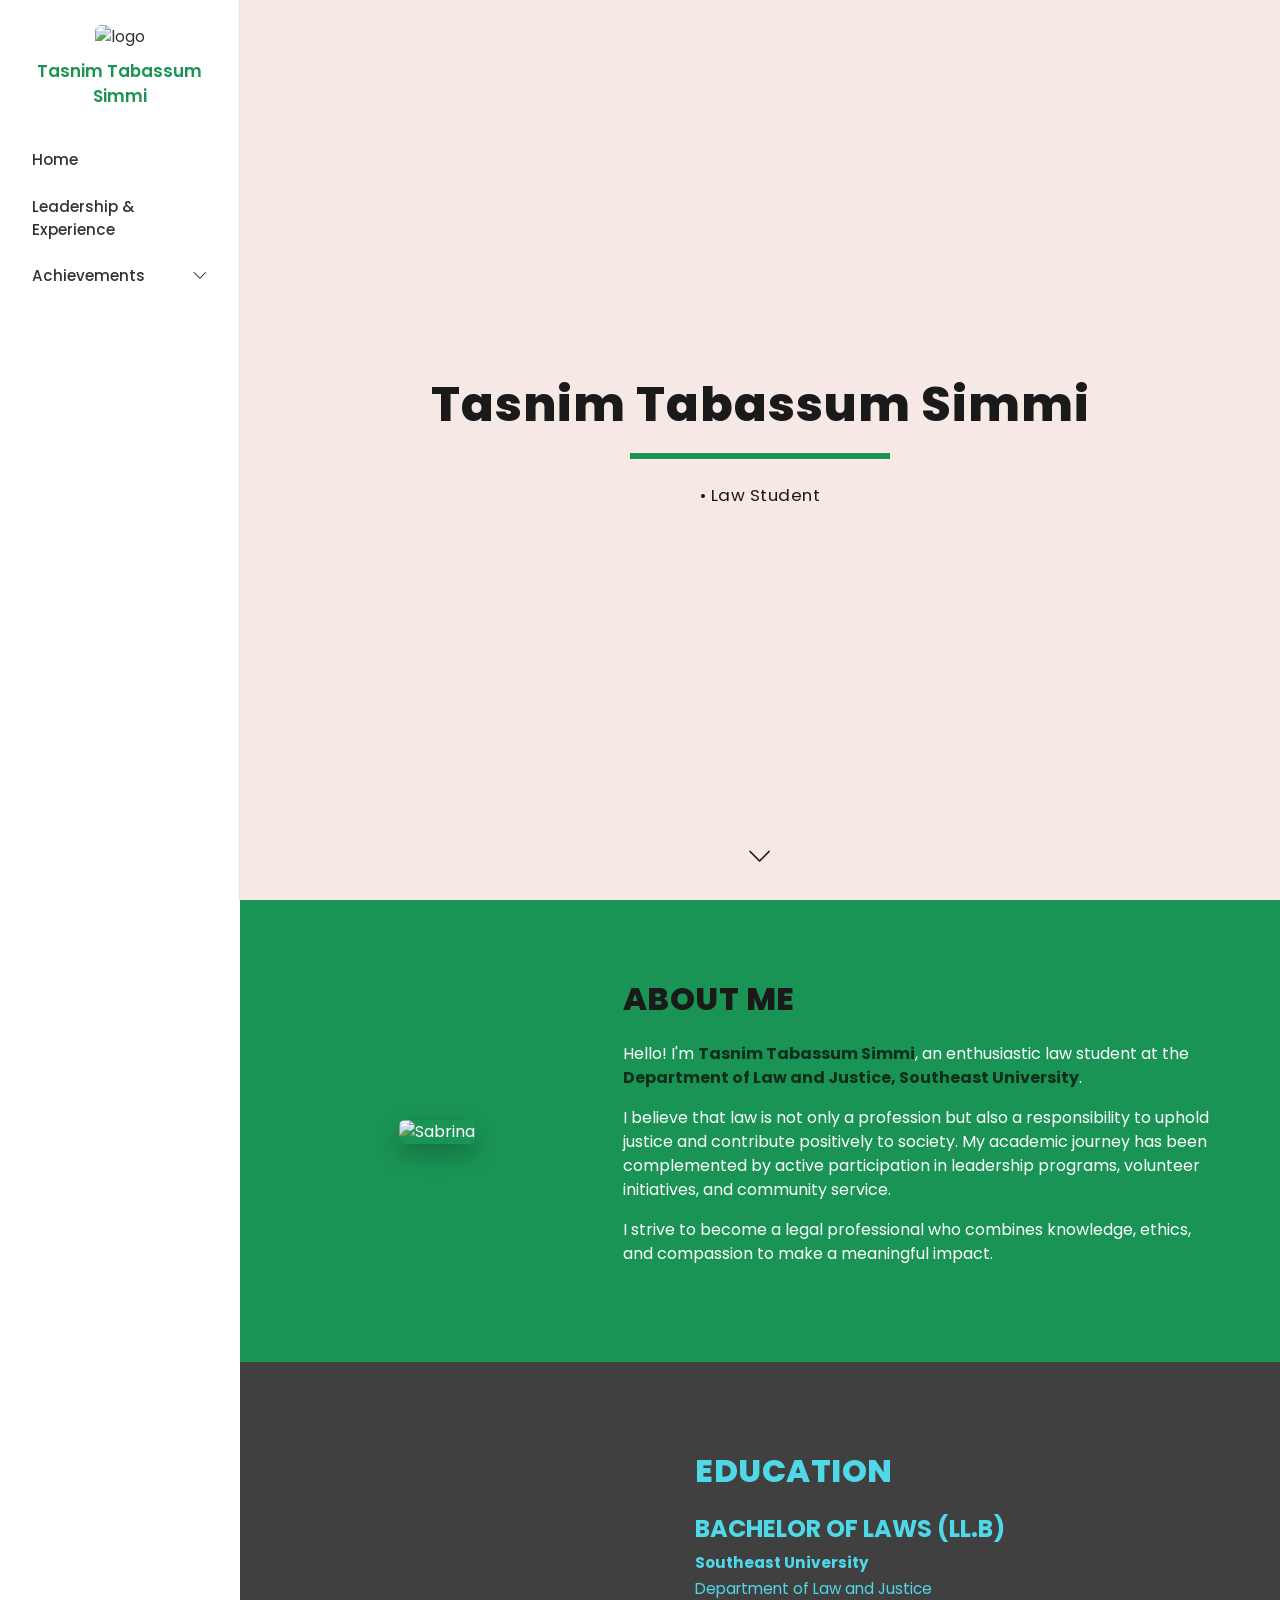
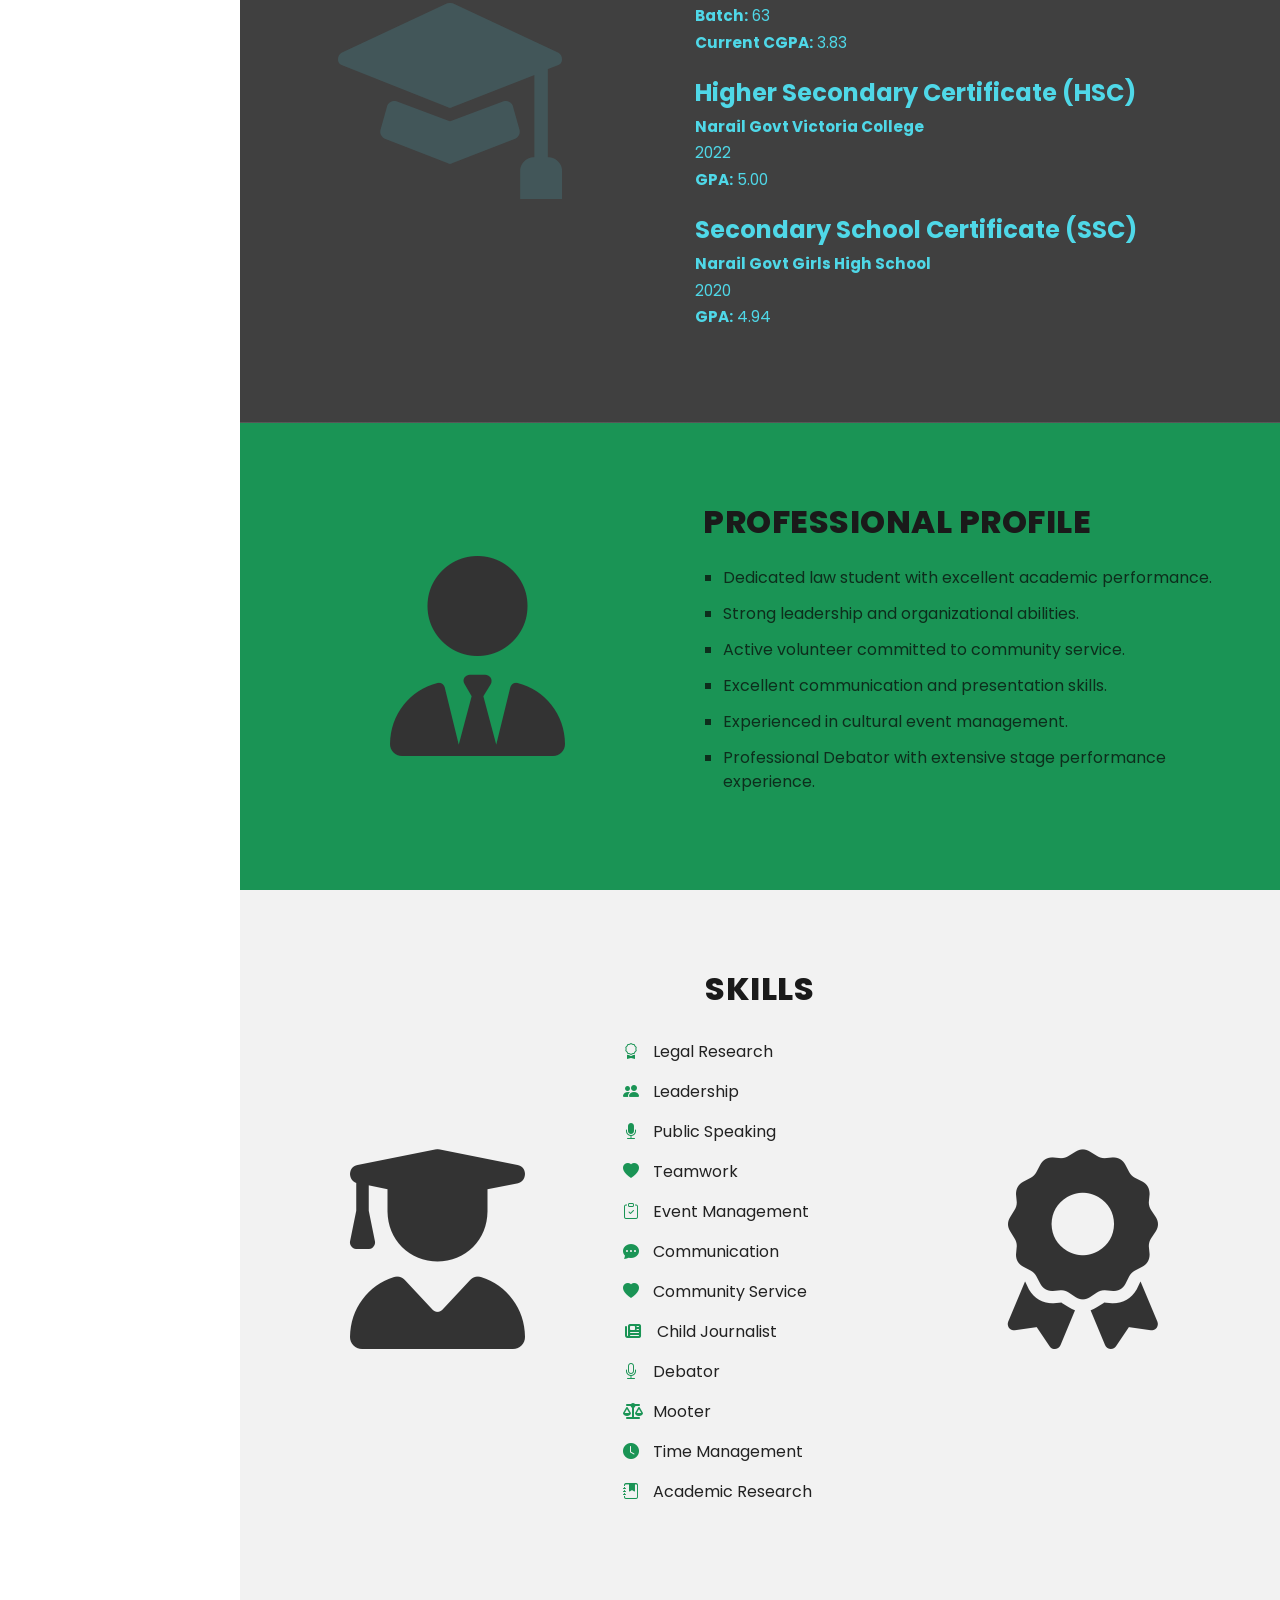
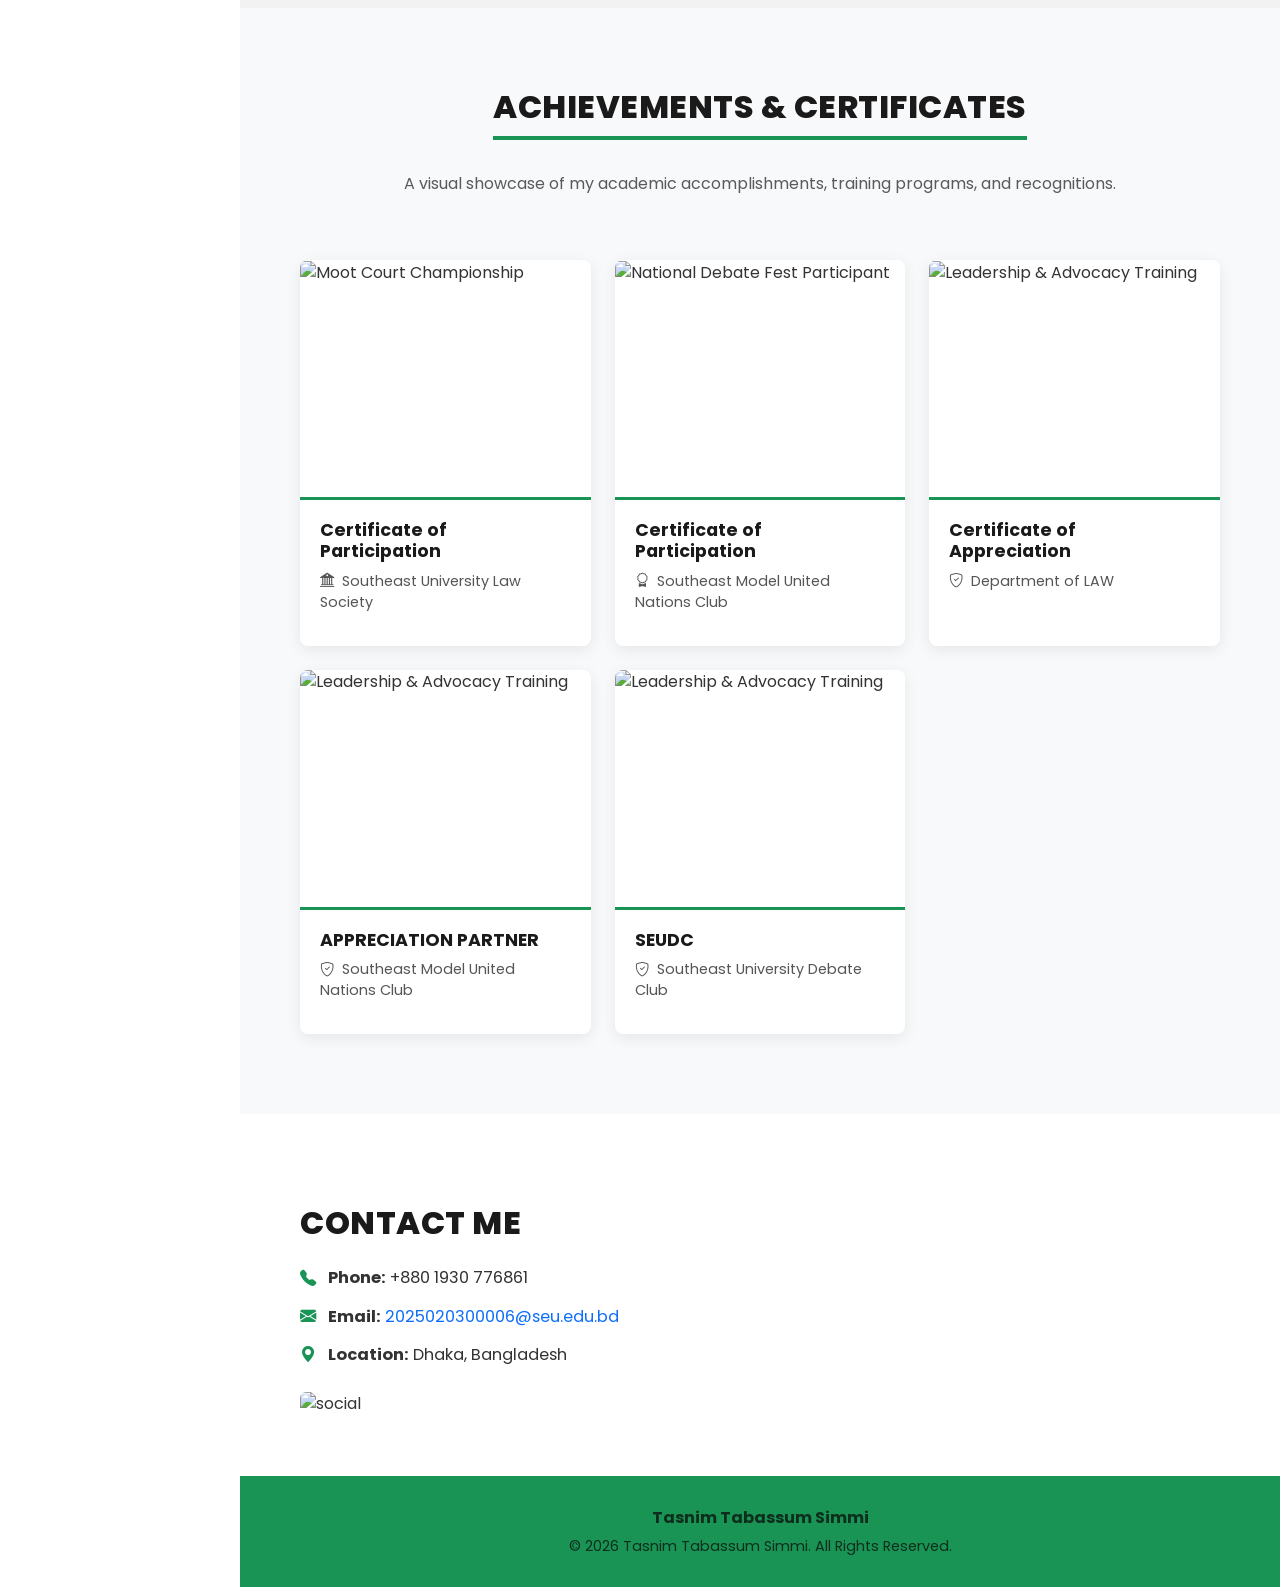
==== index.html @ 53ee78e6 "main Tasnim" ====
<!DOCTYPE html>
<html lang="en">
<head>
<meta charset="UTF-8">
<meta name="viewport" content="width=device-width, initial-scale=1.0">
<title>Tasnim Tabassum Simmi| Portfolio</title>

<!-- Bootstrap CSS -->
<link href="https://cdn.jsdelivr.net/npm/bootstrap@5.3.3/dist/css/bootstrap.min.css" rel="stylesheet">
<!-- Bootstrap Icons -->
<link rel="stylesheet" href="https://cdn.jsdelivr.net/npm/bootstrap-icons@1.11.3/font/bootstrap-icons.css">
<!-- Google Fonts -->
<link href="https://fonts.googleapis.com/css2?family=Poppins:wght@300;400;500;600;700;800&display=swap" rel="stylesheet">
<link rel="stylesheet" href="https://cdnjs.cloudflare.com/ajax/libs/font-awesome/6.7.2/css/all.min.css">
<!-- Custom CSS -->
<link rel="stylesheet" href="style.css">
</head>
<body>

<!-- ===================== SIDEBAR ===================== -->
<aside class="sidebar" id="sidebar">
  <div class="sidebar-logo">
    <img src="img/pic.three.jpeg" alt="logo" class="logo-img">
    <p class="logo-text">Tasnim Tabassum Simmi</p>
  </div>

  <nav class="sidebar-nav">
    <a href="../index.html" class="nav-item active">Home</a>
    <a href="./Leadership-Experience/L&E.html" class="nav-item">Leadership &amp; Experience</a>

   <div class="nav-dropdown">
  <!-- বাটনটিকে লিংক বানানো হলো এবং অ্যারো আইকনটিকে আলাদা ক্লিক করার সুবিধা দেওয়া হলো -->
  <div class="nav-item dropdown-toggle-btn d-flex justify-content-between align-items-center">
    <a href="./Achievements/achievements.html" style="color: inherit; flex-grow: 1;">Achievements</a>
    <i class="bi bi-chevron-down" id="achievementsToggle" style="cursor: pointer; padding-left: 10px;"></i>
  </div>
  <div class="nav-dropdown-menu" id="achievementsMenu">

    <!-- language এর জায়গায় সঠিক বানান languages.html করা হলো -->
    <a href="./Achievements/language.html" class="nav-subitem">Languages</a>
  </div>
</div>
  </nav>
</aside>

<!-- mobile toggler -->
<button class="sidebar-mobile-btn" id="sidebarMobileBtn"><i class="bi bi-list"></i></button>

<!-- ===================== MAIN CONTENT ===================== -->
<main class="main-content">

  <!-- ---------- HERO ---------- -->
  <section id="home" class="hero-section">
    <div class="hero-overlay">
      <div class="hero-text-wrap">
        <h1 class="hero-title">Tasnim Tabassum Simmi</h1>
        <div class="hero-underline"></div>
        <p class="hero-subtitle">&bull; Law Student</p>
      </div>
    </div>
    <a href="#about" class="hero-scroll"><i class="bi bi-chevron-down"></i></a>
  </section>

  <!-- ---------- ABOUT ME ---------- -->
  <section id="about" class="px-5 about-section">
    <div class="container">
      <div class="row align-items-center g-5">
        <div class="col-lg-4 text-center">
          <img src="img/pic-two.jpeg" alt="Sabrina" class="about-img">
        </div>
        <div class="col-lg-8">
          <h2 class="section-heading dark-heading">ABOUT ME</h2>
          <p>Hello! I'm <strong>Tasnim Tabassum Simmi</strong>, an enthusiastic law student at the <strong>Department of Law and Justice, Southeast University</strong>.</p>
          <p>I believe that law is not only a profession but also a responsibility to uphold justice and contribute positively to society. My academic journey has been complemented by active participation in leadership programs, volunteer initiatives, and community service.</p>
          <p>I strive to become a legal professional who combines knowledge, ethics, and compassion to make a meaningful impact.</p>
        </div>
      </div>
    </div>
  </section>

  <!-- ---------- EDUCATION ---------- -->
  <section id="education" class="education-section">
    <div class="container">
      <div class="row align-items-center g-5">
        <div class="col-lg-5 d-none d-lg-flex justify-content-center">
          <i class="bi bi-mortarboard-fill education-icon"></i>
        </div>
        <div class="col-lg-7">
          <h2 class="section-heading cyan-heading">EDUCATION</h2>

          <h4 class="edu-title">BACHELOR OF LAWS (LL.B)</h4>
          <p class="edu-line"><strong>Southeast University</strong></p>
          <p class="edu-line">Department of Law and Justice</p>
          <p class="edu-line"><strong>Batch:</strong> 63</p>
          <p class="edu-line mb-4"><strong>Current CGPA:</strong> 3.83</p>

          <h4 class="edu-title">Higher Secondary Certificate (HSC)</h4>
          <p class="edu-line"><strong>Narail Govt Victoria College </strong></p>
          <p class="edu-line">2022</p>
          <p class="edu-line mb-4"><strong>GPA:</strong> 5.00</p>

          <h4 class="edu-title">Secondary School Certificate (SSC)</h4>
          <p class="edu-line"><strong>Narail Govt Girls High School </strong></p>
          <p class="edu-line">2020</p>
          <p class="edu-line"><strong>GPA:</strong> 4.94</p>
        </div>
      </div>
    </div>
  </section>

  <!-- ---------- PROFESSIONAL PROFILE ---------- -->
  <section id="leadership" class="px-5 profile-section">
    <div class="container">
      <div class="row align-items-center g-5">
        <div class="col-lg-5 text-center">
         <i class="fa-solid fa-user-tie" style="font-size: 200px;"></i>
        </div>
        <div class="col-lg-7">
          <h2 class="section-heading dark-heading">PROFESSIONAL PROFILE</h2>
          <ul class="profile-list">
            <li>Dedicated law student with excellent academic performance.</li>
            <li>Strong leadership and organizational abilities.</li>
            <li>Active volunteer committed to community service.</li>
            <li>Excellent communication and presentation skills.</li>
            <li>Experienced in cultural event management.</li>
            <li>Professional Debator with extensive stage performance experience.</li>
          </ul>
        </div>
      </div>
    </div>
  </section>

  <!-- ---------- SKILLS ---------- -->
  <section id="skills" class="px-5 skills-section">
    <div class="container">
      <div class="row align-items-center g-5">
        <div class="col-lg-4 text-center">
          <i class="fa-solid fa-user-graduate" style="font-size: 200px;"></i>
        </div>
        <div class="col-lg-4">
          <h2 class="section-heading dark-heading text-center">SKILLS</h2>
          <ul class="skills-list">
            <li><i class="bi bi-award"></i> Legal Research</li>
            <li><i class="bi bi-people-fill"></i> Leadership</li>
            <li><i class="bi bi-mic-fill"></i> Public Speaking</li>
            <li><i class="bi bi-heart-fill"></i> Teamwork</li>
            <li><i class="bi bi-clipboard-check"></i> Event Management</li>
            <li><i class="bi bi-chat-dots-fill"></i> Communication</li>
            <li><i class="bi bi-heart-fill"></i> Community Service</li>
            <li><i class="fa-solid fa-newspaper"></i> Child Journalist</li>
            <li><i class="bi bi-mic"></i> Debator</li>
            <li><i class="fa-solid fa-scale-balanced"></i>Mooter</li>
            <li><i class="bi bi-clock-fill"></i> Time Management</li>
            <li><i class="bi bi-journal-bookmark-fill"></i> Academic Research</li>
          </ul>
        </div>
        <div class="col-lg-4 text-center">
          <i class="fa-solid fa-award" style="font-size: 200px;"></i>
        </div>
      </div>
    </div>
  </section>


<!-- ---------- ACHIEVEMENTS & CERTIFICATES ---------- -->
  <section id="achievements" class="px-5 achievements-section" style="background-color: #f8f9fa; padding: 80px 0;">
    <div class="container">
      <div class="row">
        <div class="col-12 text-center mb-5">
          <h2 class="section-heading dark-heading text-uppercase" style="display:inline-block; border-bottom: 4px solid var(--green); padding-bottom: 10px;">Achievements &amp; Certificates</h2>
          <p class="text-muted mt-2">A visual showcase of my academic accomplishments, training programs, and recognitions.</p>
        </div>
      </div>

      <!-- Achievements Grid -->
      <div class="row g-4">
        
        <!-- Certificate 1 -->
        <div class="col-md-6 col-lg-4">
          <div class="certificate-card">
            <div class="certificate-img-wrapper">
              <img src="img/T C1.jpg" alt="Moot Court Championship" class="certificate-img">
            </div>
            <div class="certificate-body">
              <div>
                <h4 class="certificate-title">Certificate of Participation</h4>
                <p class="certificate-issuer"><i class="bi bi-bank2 me-1"></i> Southeast University Law Society</p>
              </div>
          
            </div>
          </div>
        </div>

        <!-- Certificate 2 -->
        <div class="col-md-6 col-lg-4">
          <div class="certificate-card">
            <div class="certificate-img-wrapper">
              <img src="img/T C2.jpg" alt="National Debate Fest Participant" class="certificate-img">
            </div>
            <div class="certificate-body">
              <div>
                <h4 class="certificate-title">Certificate of Participation</h4>
                <p class="certificate-issuer"><i class="bi bi-award me-1"></i> Southeast Model United Nations Club</p>
              </div>
        
            </div>
          </div>
        </div>

        <!-- Certificate 3 -->
        <div class="col-md-6 col-lg-4">
          <div class="certificate-card">
            <div class="certificate-img-wrapper">
              <img src="img/T C3.png" alt="Leadership & Advocacy Training" class="certificate-img">
            </div>
            <div class="certificate-body">
              <div>
                <h4 class="certificate-title">Certificate of Appreciation</h4>
                <p class="certificate-issuer"><i class="bi bi-shield-check me-1"></i> Department of LAW</p>
              </div>
            
            </div>
          </div>
        </div>

        
        <!-- Certificate 4 -->
        <div class="col-md-6 col-lg-4">
          <div class="certificate-card">
            <div class="certificate-img-wrapper">
              <img src="img/PUNAB.jpg" alt="Leadership & Advocacy Training" class="certificate-img">
            </div>
            <div class="certificate-body">
              <div>
                <h4 class="certificate-title">APPRECIATION PARTNER</h4>
                <p class="certificate-issuer"><i class="bi bi-shield-check me-1"></i> Southeast Model United Nations Club</p>
              </div>
             
            </div>
          </div>
        </div>

        
        <!-- Certificate 5 -->
        <div class="col-md-6 col-lg-4">
          <div class="certificate-card">
            <div class="certificate-img-wrapper">
              <img src="img/SEUDC.jpeg" alt="Leadership & Advocacy Training" class="certificate-img">
            </div>
            <div class="certificate-body">
              <div>
                <h4 class="certificate-title">SEUDC</h4>
                <p class="certificate-issuer"><i class="bi bi-shield-check me-1"></i> Southeast University Debate Club</p>
              </div>
            </div>
          </div>
        </div>

      </div>
    </div>
  </section>
  

  <!-- ---------- CONTACT ---------- -->
  <section id="contact" class="px-5 contact-section">
    <div class="container">
      <h2 class="section-heading dark-heading">CONTACT ME</h2>
      <p><i class="bi bi-telephone-fill"></i> <strong>Phone:</strong> +880 1930 776861</p>
      <p><i class="bi bi-envelope-fill"></i> <strong>Email:</strong> 
        <a href="mailto:2025020300006@seu.edu.bd">2025020300006@seu.edu.bd</a></p>
      <p><i class="bi bi-geo-alt-fill"></i> <strong>Location:</strong> Dhaka, Bangladesh</p>

      <div class="contact-social">
        <img src="img/pic.three.jpeg" alt="social" class="social-img">
      </div>
    </div>
  </section>

  <!-- ---------- FOOTER ---------- -->
  <footer class="site-footer">
    <div class="container text-center">
      <p class="footer-name">Tasnim Tabassum Simmi</p>
      <p class="footer-copy">&copy; 2026 Tasnim Tabassum Simmi. All Rights Reserved.</p>
    </div>
  </footer>

</main>

<!-- Bootstrap JS Bundle -->
<script src="https://cdn.jsdelivr.net/npm/bootstrap@5.3.3/dist/js/bootstrap.bundle.min.js"></script>
<!-- Custom JS -->
<script src="script.js"></script>
</body>
</html>
---- style.css ----
/* ===================== ROOT / GLOBAL ===================== */
:root{
  --green: #1a9455;
  --green-dark: #157a45;
  --teal-dark: #1f4a48;
  --cyan: #4fd8e8;
  --sidebar-width: 240px;
}

*{
  box-sizing: border-box;
}

body{
  font-family: 'Poppins', sans-serif;
  color: #333;
  margin: 0;
  padding: 0;
   overflow-x: hidden; /* ডানে-বামে স্ক্রল বন্ধ করবে */
    width: 100%;
}



a{
  text-decoration: none;
}

/* ===================== SIDEBAR ===================== */
.sidebar{
  position: fixed;
  top: 0;
  left: 0;
  width: var(--sidebar-width);
  height: 100vh;
  background: #fff;
  border-right: 1px solid #e5e5e5;
  padding: 24px 20px;
  overflow-y: auto;
  z-index: 1000;
  transition: transform 0.3s ease;
}

.sidebar-logo{
  text-align: center;
  margin-bottom: 30px;
}

.logo-img{
  width: 55px;
  height: 55px;
  border-radius: 6px;
  object-fit: cover;
}

.logo-text{
  color: var(--green);
  font-weight: 600;
  font-size: 1.05rem;
  margin-top: 10px;
  margin-bottom: 0;
}

.sidebar-nav{
  display: flex;
  flex-direction: column;
  gap: 4px;
}

.nav-item{
  display: block;
  padding: 10px 12px;
  color: #333;
  font-size: 0.95rem;
  font-weight: 500;
  border-radius: 4px;
  text-align: left;
  width: 100%;
  background: none;
  border: none;
  cursor: pointer;
}

.nav-item.active{
  background: #1a1a1a;
  color: #fff;
}

.nav-item:hover{
  background: #f0f0f0;
  color: #111;
}

.nav-item.active:hover{
  background: #1a1a1a;
  color: #fff;
}

.dropdown-toggle-btn{
  display: flex;
  justify-content: space-between;
  align-items: center;
}

.nav-dropdown-menu{
  display: none;
  flex-direction: column;
  padding-left: 14px;
}

.nav-dropdown-menu.show{
  display: flex;
}

.nav-subitem{
  padding: 8px 10px;
  color: #555;
  font-size: 0.88rem;
}

.nav-subitem:hover{
  color: var(--green);
}

.sidebar-mobile-btn{
  display: none;
  position: fixed;
  top: 14px;
  left: 14px;
  z-index: 1100;
  background: #1a1a1a;
  color: #fff;
  border: none;
  border-radius: 6px;
  width: 42px;
  height: 42px;
  font-size: 1.2rem;
}

/* ===================== MAIN CONTENT ===================== */
.main-content{
  margin-left: var(--sidebar-width);
}

.section-heading{
  font-weight: 800;
  letter-spacing: 0.5px;
  margin-bottom: 24px;
}

.dark-heading{
  color: #1a1a1a;
}

.cyan-heading{
  color: var(--cyan);
}

/* ===================== HERO ===================== */


.hero-section {
    /* 1. Background image short-hand tike aro safe kora holo (center/cover shortcut soriye alada dewa holo) */
    background-image: linear-gradient(180deg, rgba(230,190,180,0.35), rgba(230,190,180,0.35)), 
    url('img/pic.three.jpeg');
    
    /* 2. Shob browser e jate fixed scroll perfect kaj kore tar jonne scroll behavior rules */
    background-size: cover;
    background-position: center 65%;
    background-repeat: no-repeat;
    background-attachment: fixed; 
    
    /* 3. Layout and alignment */
    min-height: 100vh; 
    position: relative;
    display: flex;
    align-items: center;
    justify-content: center;
}

.hero-search-btn{
  position: absolute;
  top: 24px;
  right: 30px;
  background: none;
  border: none;
  color: #1a1a1a;
  font-size: 1.2rem;
}

.hero-text-wrap{
  text-align: center;
  padding: 0 20px;
}

.hero-title{
  font-weight: 800;
  font-size: 3rem;
  color: #1a1a1a;
  letter-spacing: 1px;
  margin-bottom: 20px;
}

.hero-underline{
  width: 260px;
  height: 6px;
  background: var(--green);
  margin: 0 auto 24px;
}

.hero-subtitle{
  font-size: 1.05rem;
  color: #1a1a1a;
  letter-spacing: 0.5px;
}

.hero-scroll{
  position: absolute;
  bottom: 24px;
  left: 50%;
  transform: translateX(-50%);
  color: #1a1a1a;
  font-size: 1.6rem;
  animation: bounce 2s infinite;
}

@keyframes bounce{
  0%, 100%{ transform: translate(-50%, 0); }
  50%{ transform: translate(-50%, 8px); }
}

/* ===================== ABOUT ===================== */
.about-section{
  background: var(--green);
  color: #fff;
  padding: 80px 0;
}

.about-section .section-heading{
  color: #1a1a1a;
}

.about-section p strong{
  color: #0d2e1c;
}

.about-img{
  width: 100%;
  max-width: 380px;
  border-radius: 6px;
  box-shadow: 0 10px 25px rgba(0,0,0,0.25);
}
/* ===================== EDUCATION ===================== */
.education-section {
    /* Path thik korar jonne '../' add kora hoyeche, css folder theke ber hoye img folder-e jabe */
    background-image: linear-gradient(rgba(0, 0, 0, 0.75), rgba(0, 0, 0, 0.75)), url('img/Education.png');
    background-size: cover;
    background-position: center;
    background-repeat: no-repeat;
    padding: 90px 0; /* padding 90px rakha holo */
    color: var(--cyan); /* Text er default color */
}

/* Duibar thaka class-ti ekhane merge kore dewa hoyeche, ja background image k muche phelbe na */
.education-icon {
    font-size: 14rem;
    color: rgba(79, 216, 232, 0.15);
}

.edu-title {
    color: var(--cyan);
    font-weight: 700;
    margin-bottom: 8px;
}

.edu-line {
    color: var(--cyan);
    margin-bottom: 4px;
    font-size: 0.95rem;
}

/* ===================== PROFESSIONAL PROFILE ===================== */
.profile-section{
  background: var(--green);
  padding: 80px 0;
}

.profile-section .section-heading{
  color: #1a1a1a;
}

.profile-img{
  width: 100%;
  max-width: 460px;
  border-radius: 6px;
  box-shadow: 0 10px 25px rgba(0,0,0,0.25);
}

.profile-list{
  list-style: square;
  padding-left: 20px;
  color: #0d2e1c;
}

.profile-list li{
  margin-bottom: 12px;
  font-size: 1rem;
}

/* ===================== SKILLS ===================== */
.skills-section{
  background: #f2f2f2;
  padding: 80px 0;
}

.skills-img{
  width: 100%;
  max-width: 380px;
  border-radius: 6px;
  box-shadow: 0 8px 20px rgba(0,0,0,0.15);
}

.skills-list{
  list-style: none;
  padding: 0;
}

.skills-list li{
  padding: 8px 0;
  font-size: 1rem;
  color: #222;
}

.skills-list li i{
  color: var(--green);
  margin-right: 10px;
  width: 20px;
  text-align: center;
}


/* ===================== ACHIEVEMENTS SECTION ===================== */
.certificate-card {
  background: #fff;
  border: none;
  border-radius: 8px;
  box-shadow: 0 4px 15px rgba(0,0,0,0.08);
  transition: transform 0.3s ease, box-shadow 0.3s ease;
  overflow: hidden;
  height: 100%;
  display: flex;
  flex-direction: column;
}

.certificate-card:hover {
  transform: translateY(-5px);
  box-shadow: 0 8px 25px rgba(0,0,0,0.15);
}

.certificate-img-wrapper {
  position: relative;
  width: 100%;
  height: 240px; /* সার্টিফিকেটের জন্য নির্দিষ্ট উচ্চতা */
  overflow: hidden;
  border-bottom: 3px solid var(--green);
}

.certificate-img {
  width: 100%;
  height: 100%;
  object-fit: cover; /* ইমেজ দিয়ে পুরো বক্স ফিলাপ হবে */
  transition: transform 0.5s ease;
}

.certificate-card:hover .certificate-img {
  transform: scale(1.05);
}

.certificate-body {
  padding: 20px;
  flex-grow: 1;
  display: flex;
  flex-direction: column;
  justify-content: space-between;
}

.certificate-title {
  font-size: 1.1rem;
  font-weight: 700;
  color: #1a1a1a;
  margin-bottom: 8px;
}

.certificate-issuer {
  font-size: 0.9rem;
  color: #555;
  margin-bottom: 12px;
}

.certificate-date {
  font-size: 0.82rem;
  color: #888;
}

/* ===================== CONTACT ===================== */
.contact-section{
  background: #fff;
  padding: 90px 0 60px;
}

.contact-section p{
  font-size: 1.02rem;
  margin-bottom: 14px;
}

.contact-section i{
  color: var(--green);
  margin-right: 8px;
}

.social-img{
  border-radius: 6px;
  margin-top: 10px;
}

.contact-social img{
  width: 55px;
  height: 55px;
  border-radius: 6px;
  object-fit: cover;
}
/* ===================== FOOTER ===================== */
.site-footer{
  background: var(--green);
  padding: 30px 0;
  color: #0d2e1c;
}

.footer-name{
  font-weight: 700;
  margin-bottom: 6px;
}

.footer-copy{
  font-size: 0.9rem;
  margin-bottom: 0;
}

/* ===================== RESPONSIVE ===================== */
@media (max-width: 991px){
  .sidebar{
    transform: translateX(-100%);
  }
  .sidebar.show{
    transform: translateX(0);
  }
  .main-content{
    margin-left: 0;
  }
  .sidebar-mobile-btn{
    display: flex;
    align-items: center;
    justify-content: center;
  }
  .hero-title{
    font-size: 2rem;
  }
  .hero-underline{
    width: 180px;
  }
}
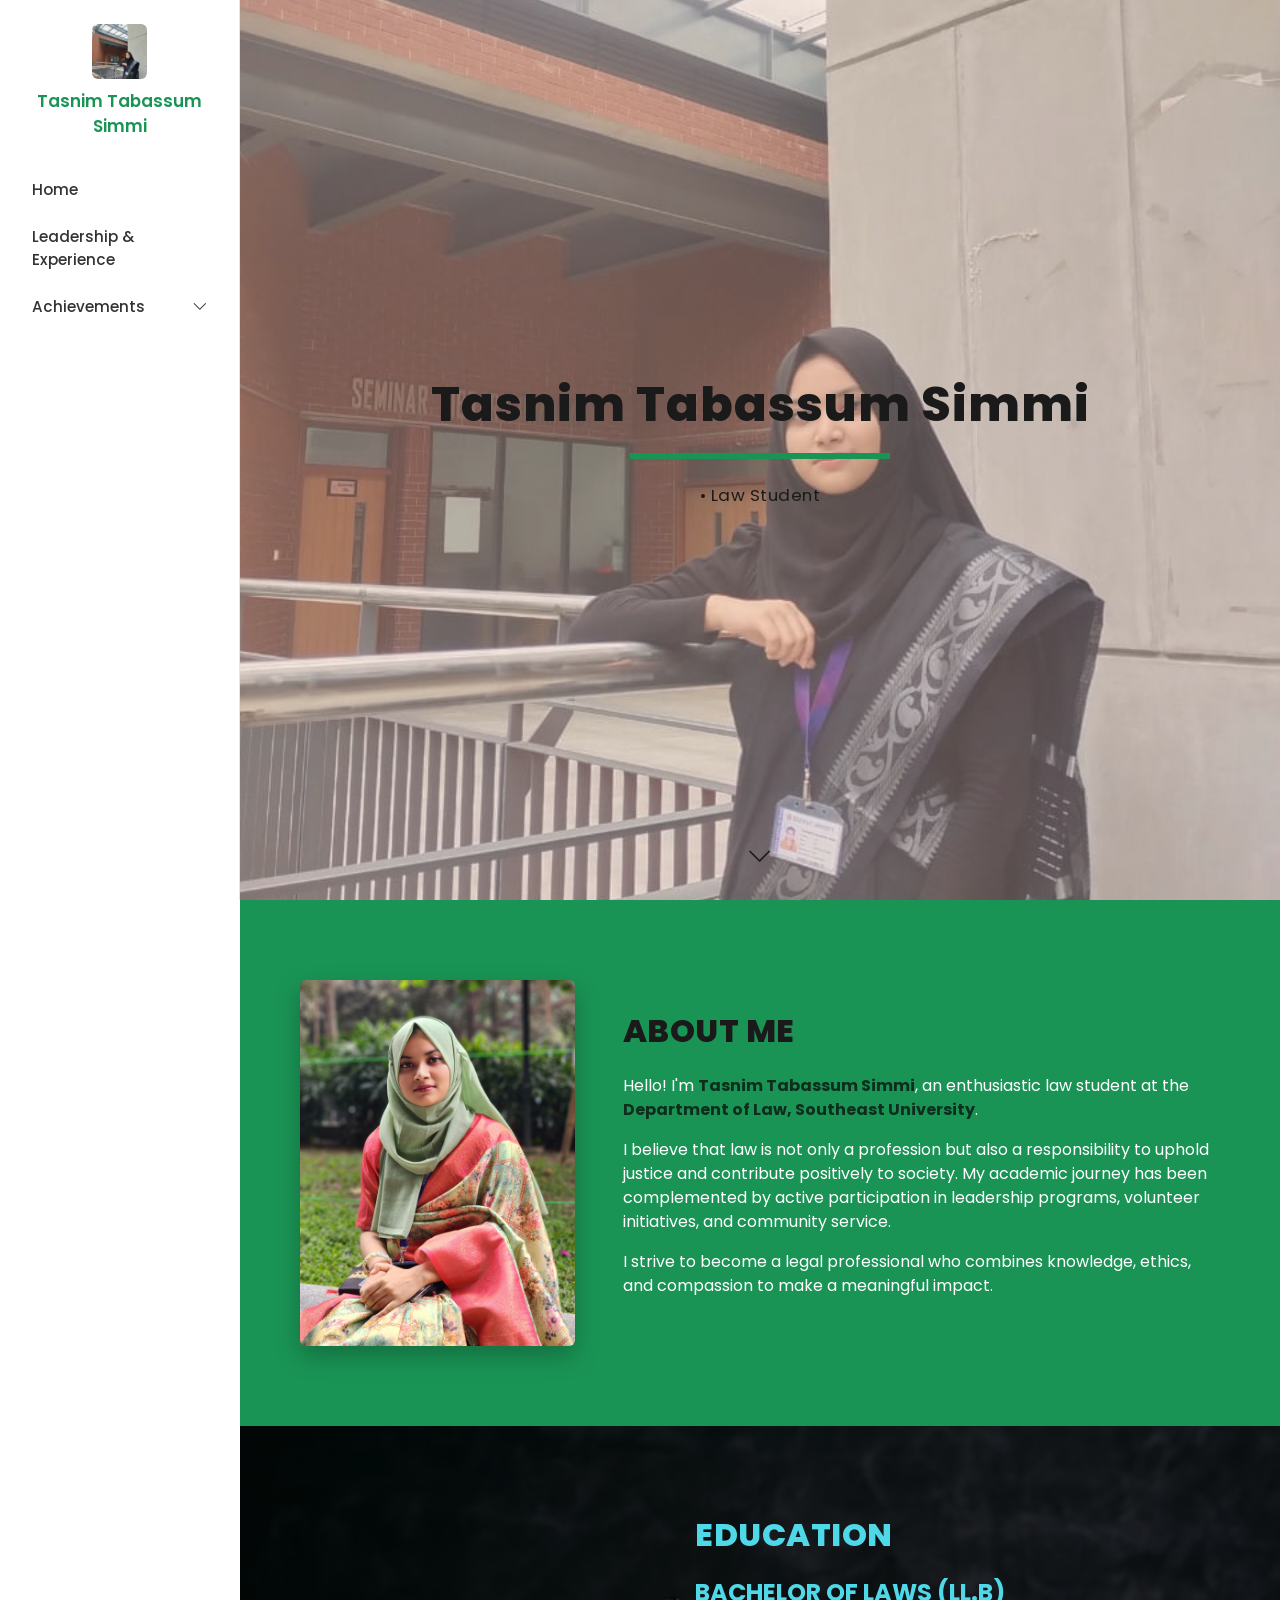
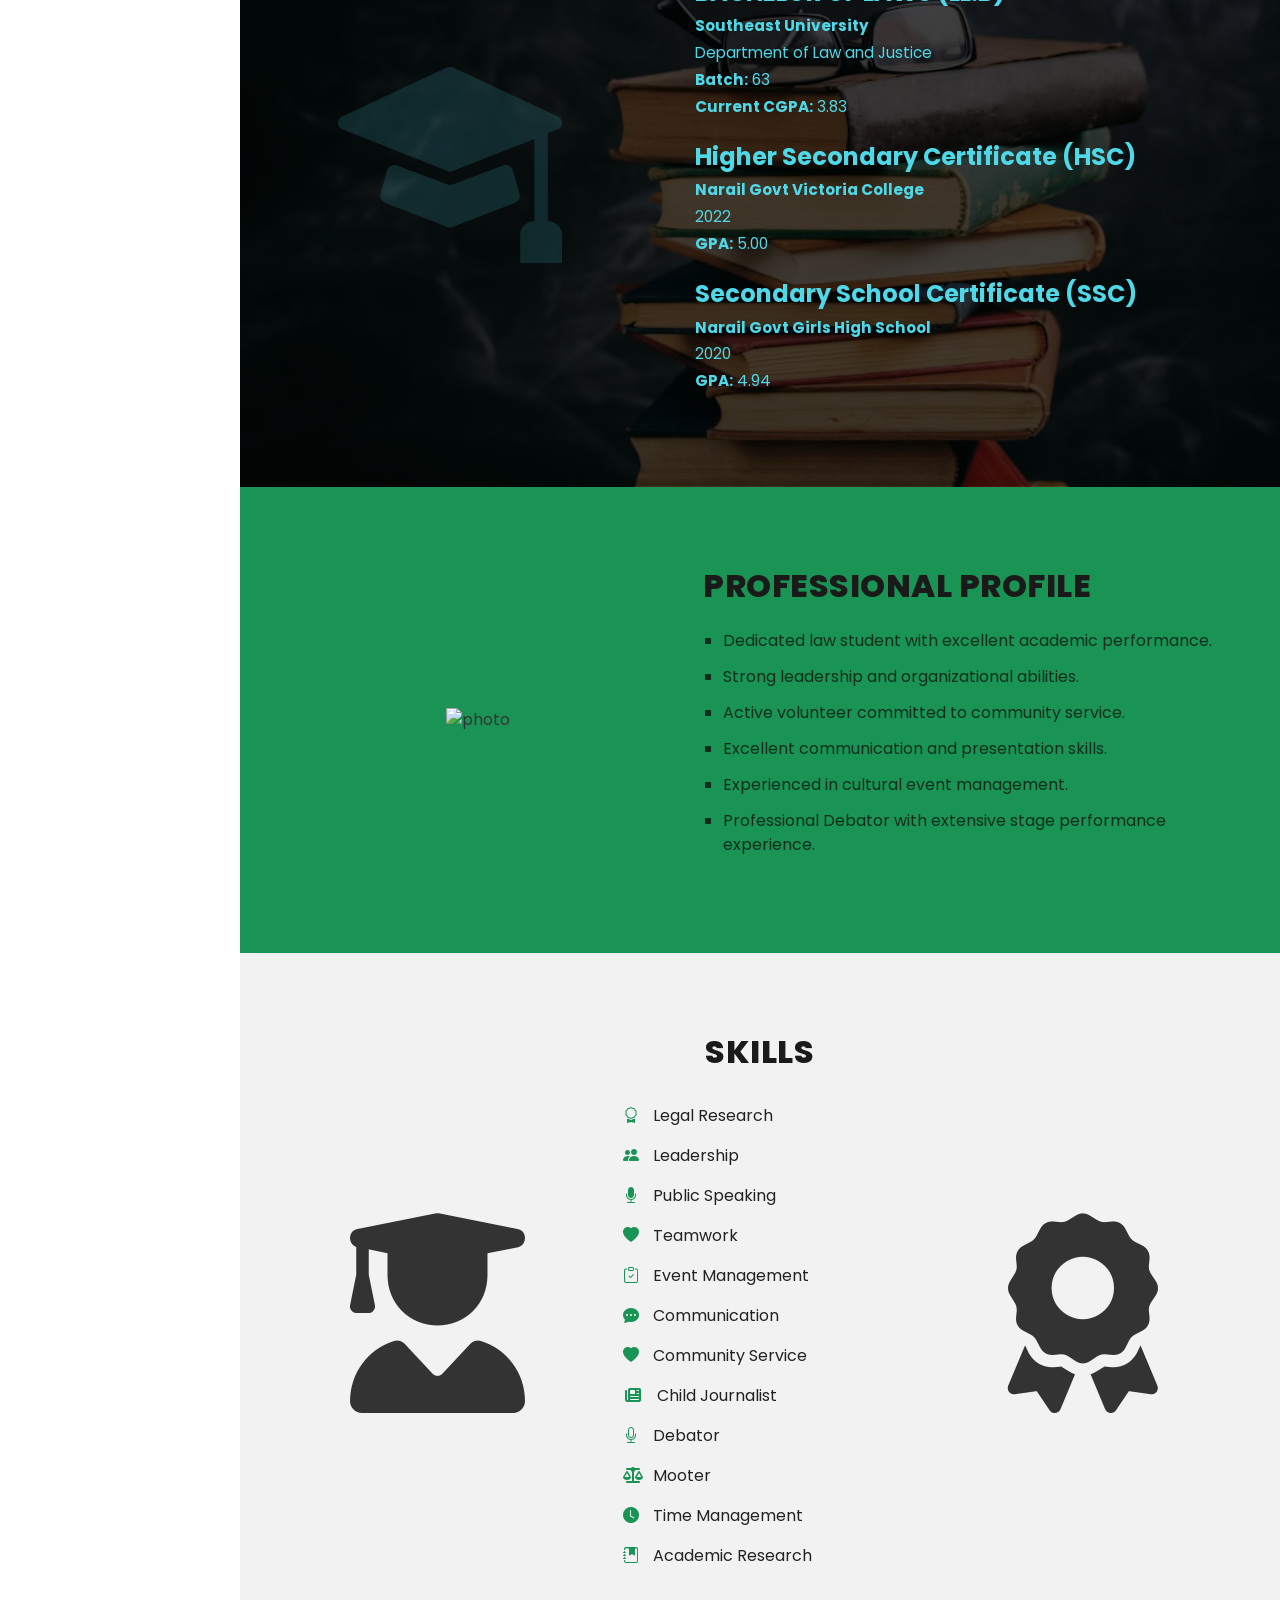
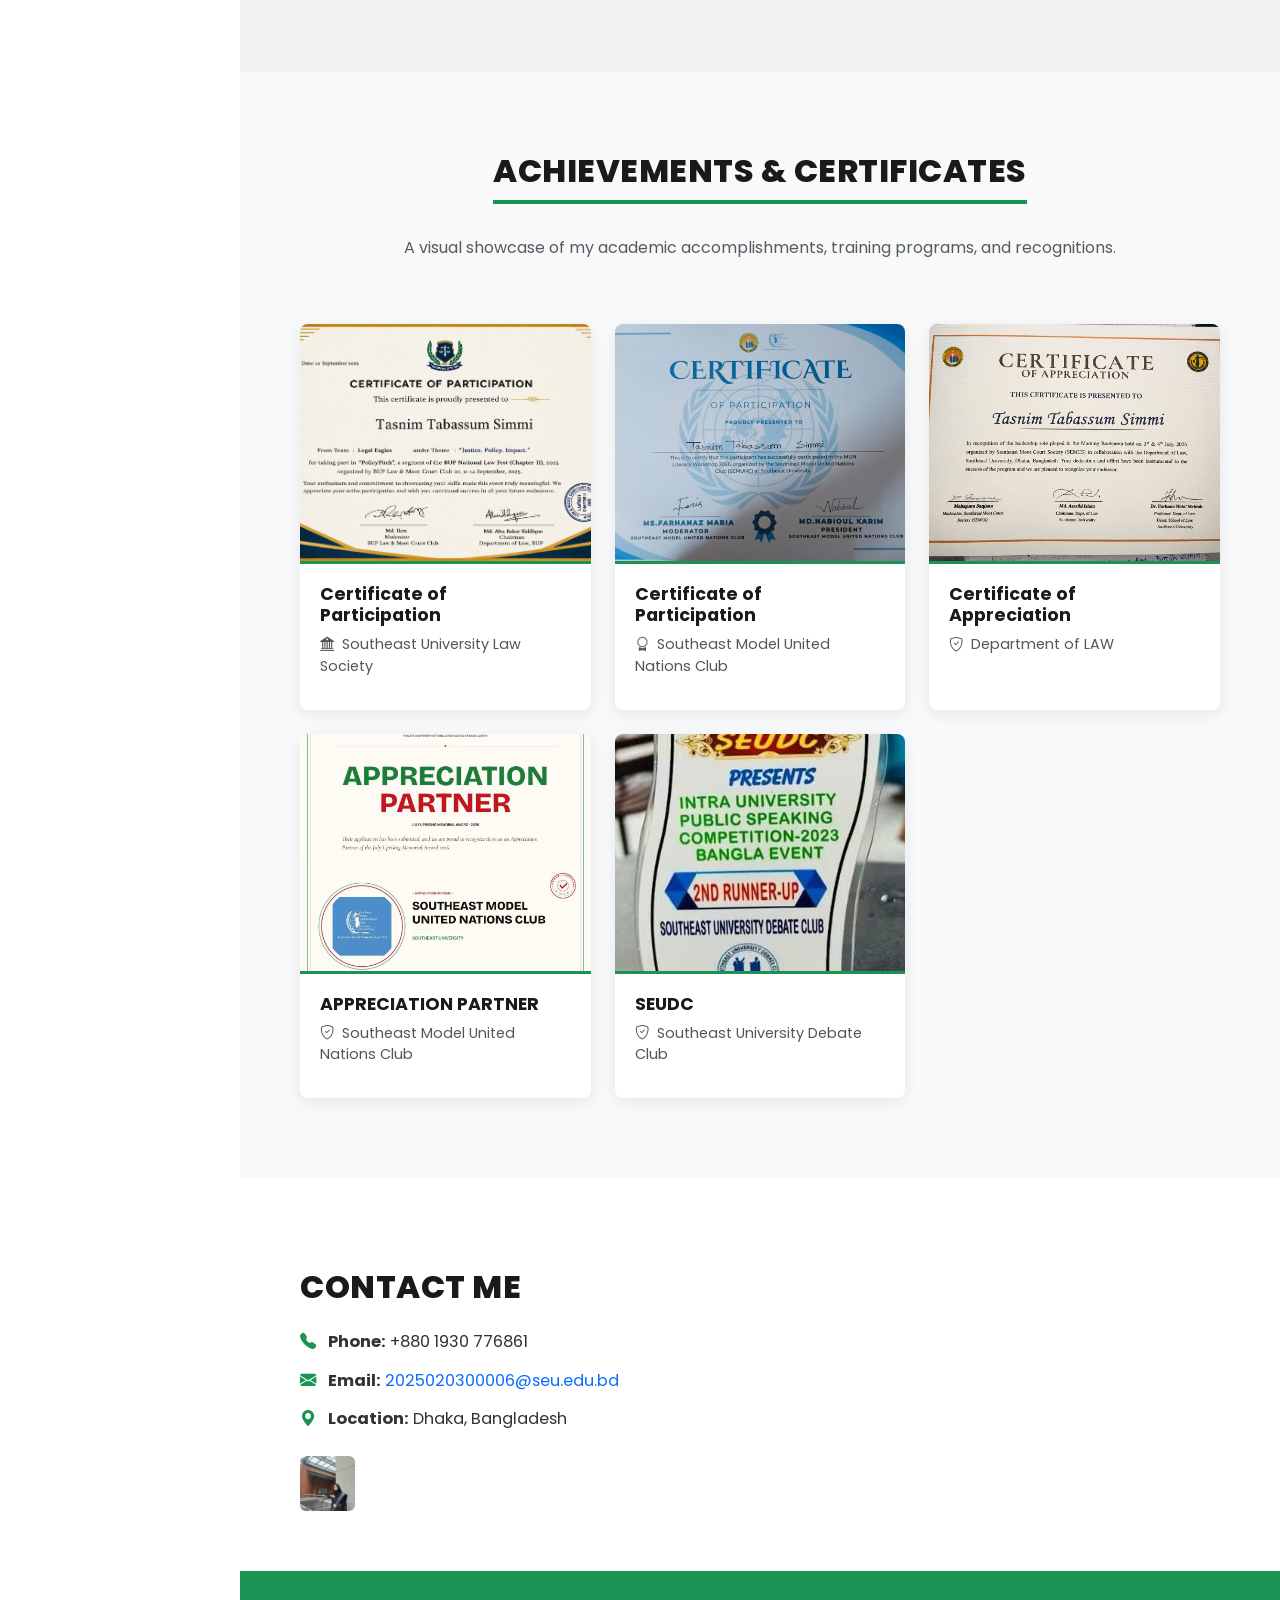
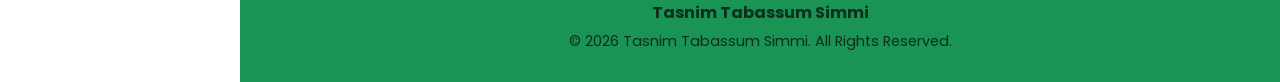
==== commit 6207a341: "correction" ====
--- a/index.html
+++ b/index.html
@@ -70,7 +70,7 @@
         </div>
         <div class="col-lg-8">
           <h2 class="section-heading dark-heading">ABOUT ME</h2>
-          <p>Hello! I'm <strong>Tasnim Tabassum Simmi</strong>, an enthusiastic law student at the <strong>Department of Law and Justice, Southeast University</strong>.</p>
+          <p>Hello! I'm <strong>Tasnim Tabassum Simmi</strong>, an enthusiastic law student at the <strong>Department of Law, Southeast University</strong>.</p>
           <p>I believe that law is not only a profession but also a responsibility to uphold justice and contribute positively to society. My academic journey has been complemented by active participation in leadership programs, volunteer initiatives, and community service.</p>
           <p>I strive to become a legal professional who combines knowledge, ethics, and compassion to make a meaningful impact.</p>
         </div>
@@ -113,7 +113,7 @@
     <div class="container">
       <div class="row align-items-center g-5">
         <div class="col-lg-5 text-center">
-         <i class="fa-solid fa-user-tie" style="font-size: 200px;"></i>
+         <img src="img/pic-seven.jpeg" alt="photo" style="height: 450px;">
         </div>
         <div class="col-lg-7">
           <h2 class="section-heading dark-heading">PROFESSIONAL PROFILE</h2>
@@ -291,4 +291,4 @@
 <!-- Custom JS -->
 <script src="script.js"></script>
 </body>
-</html>+</html>
